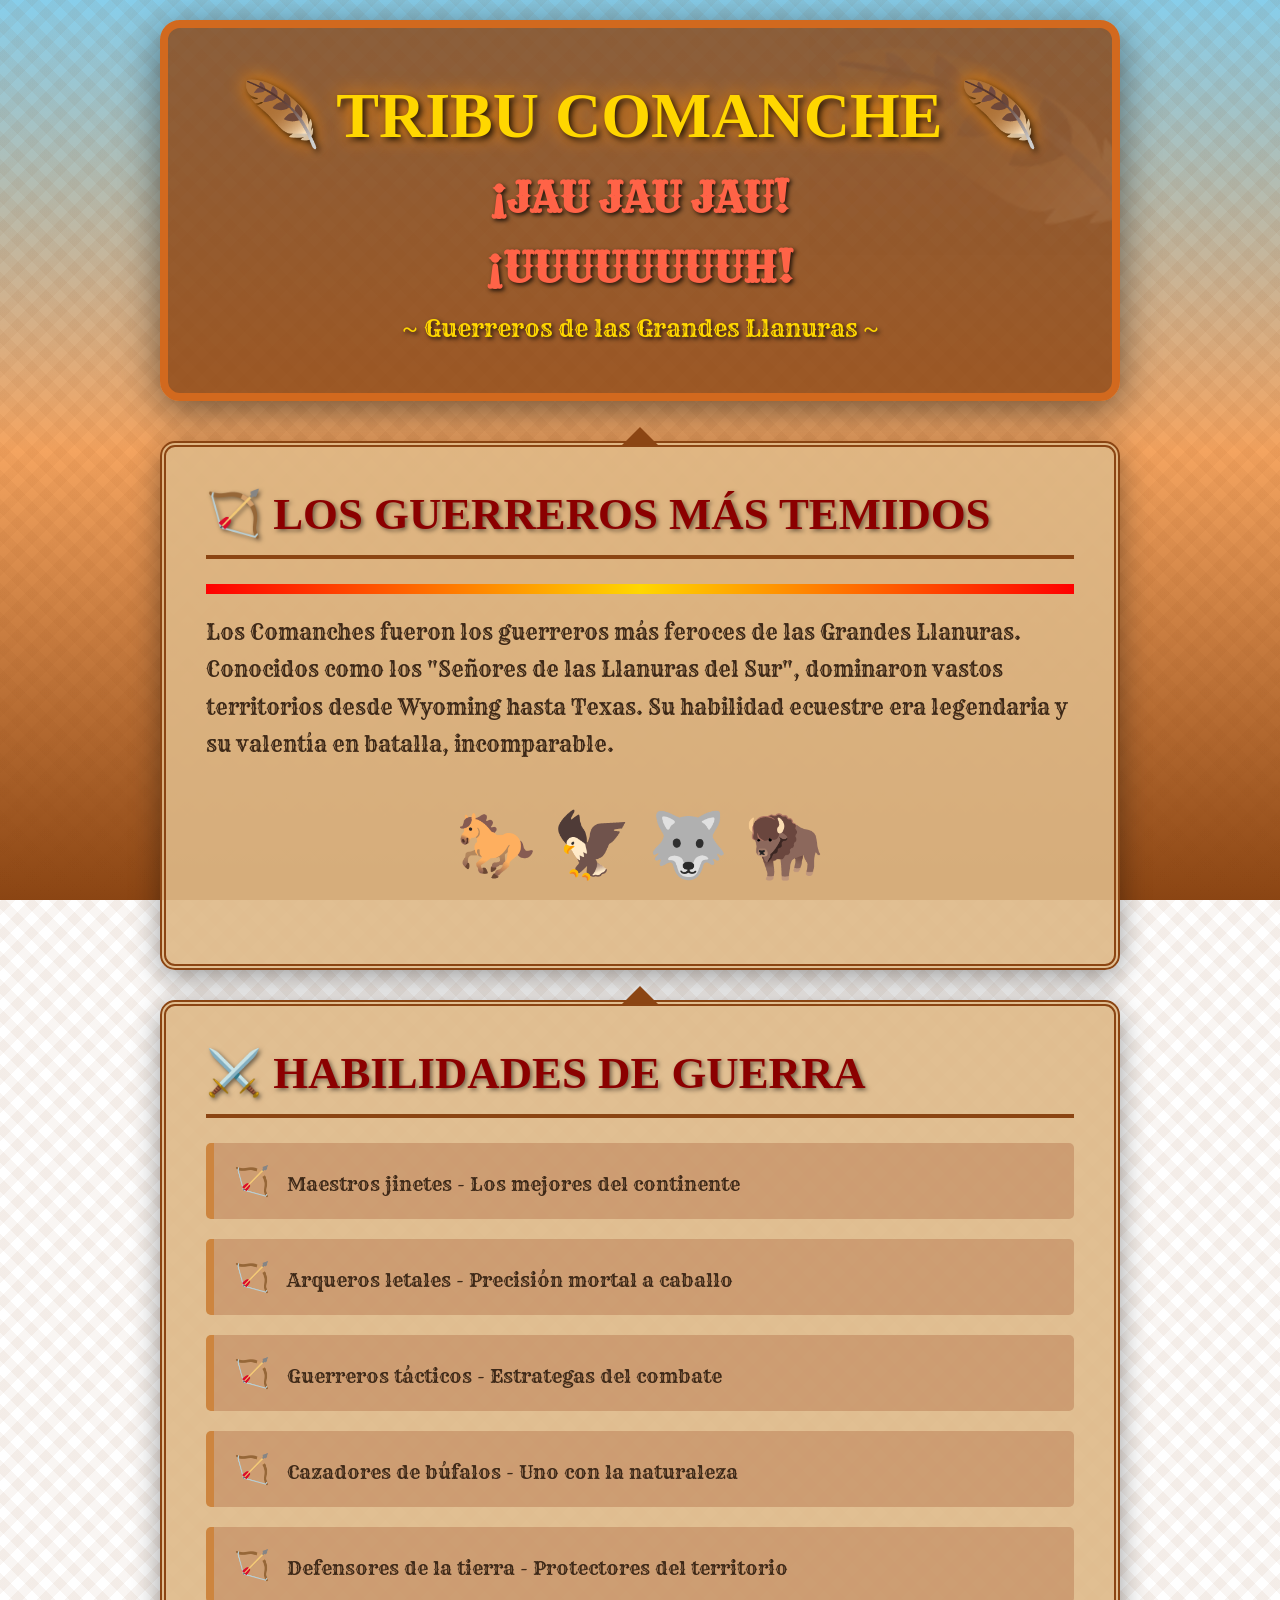
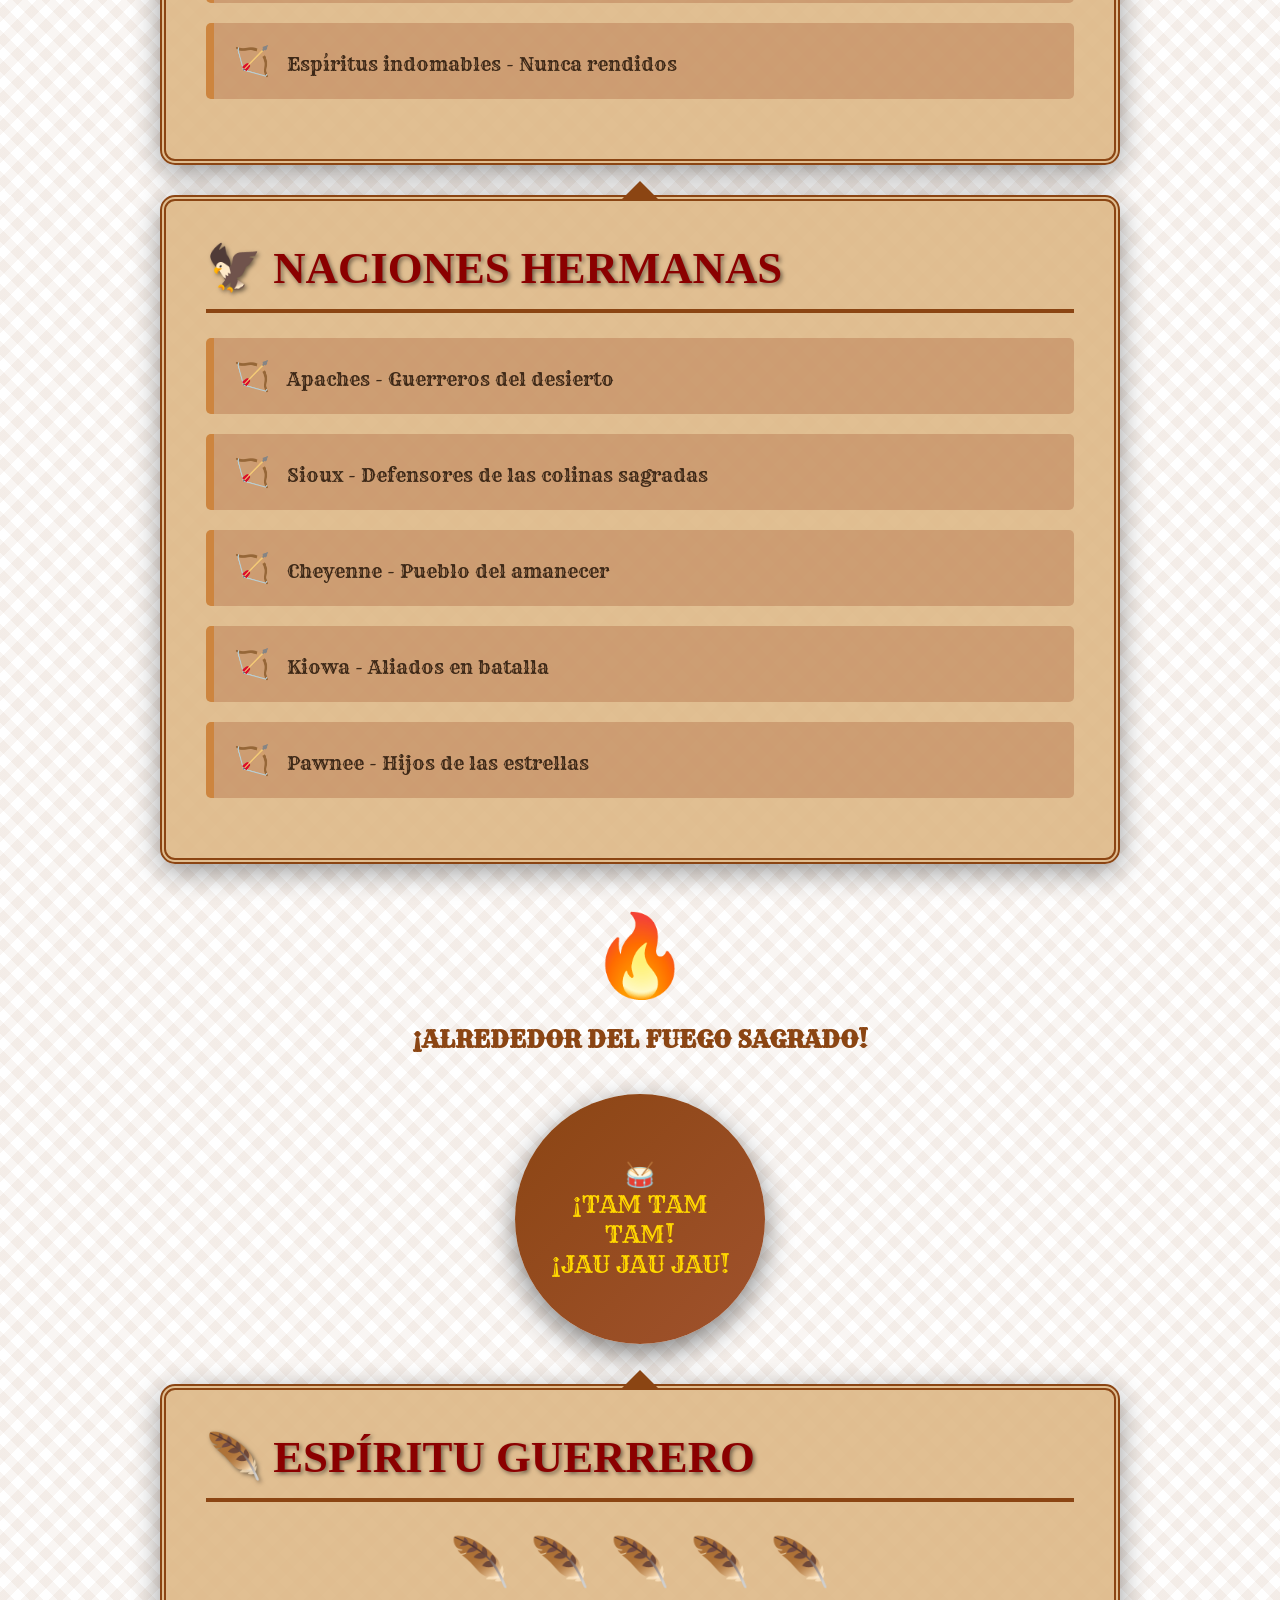
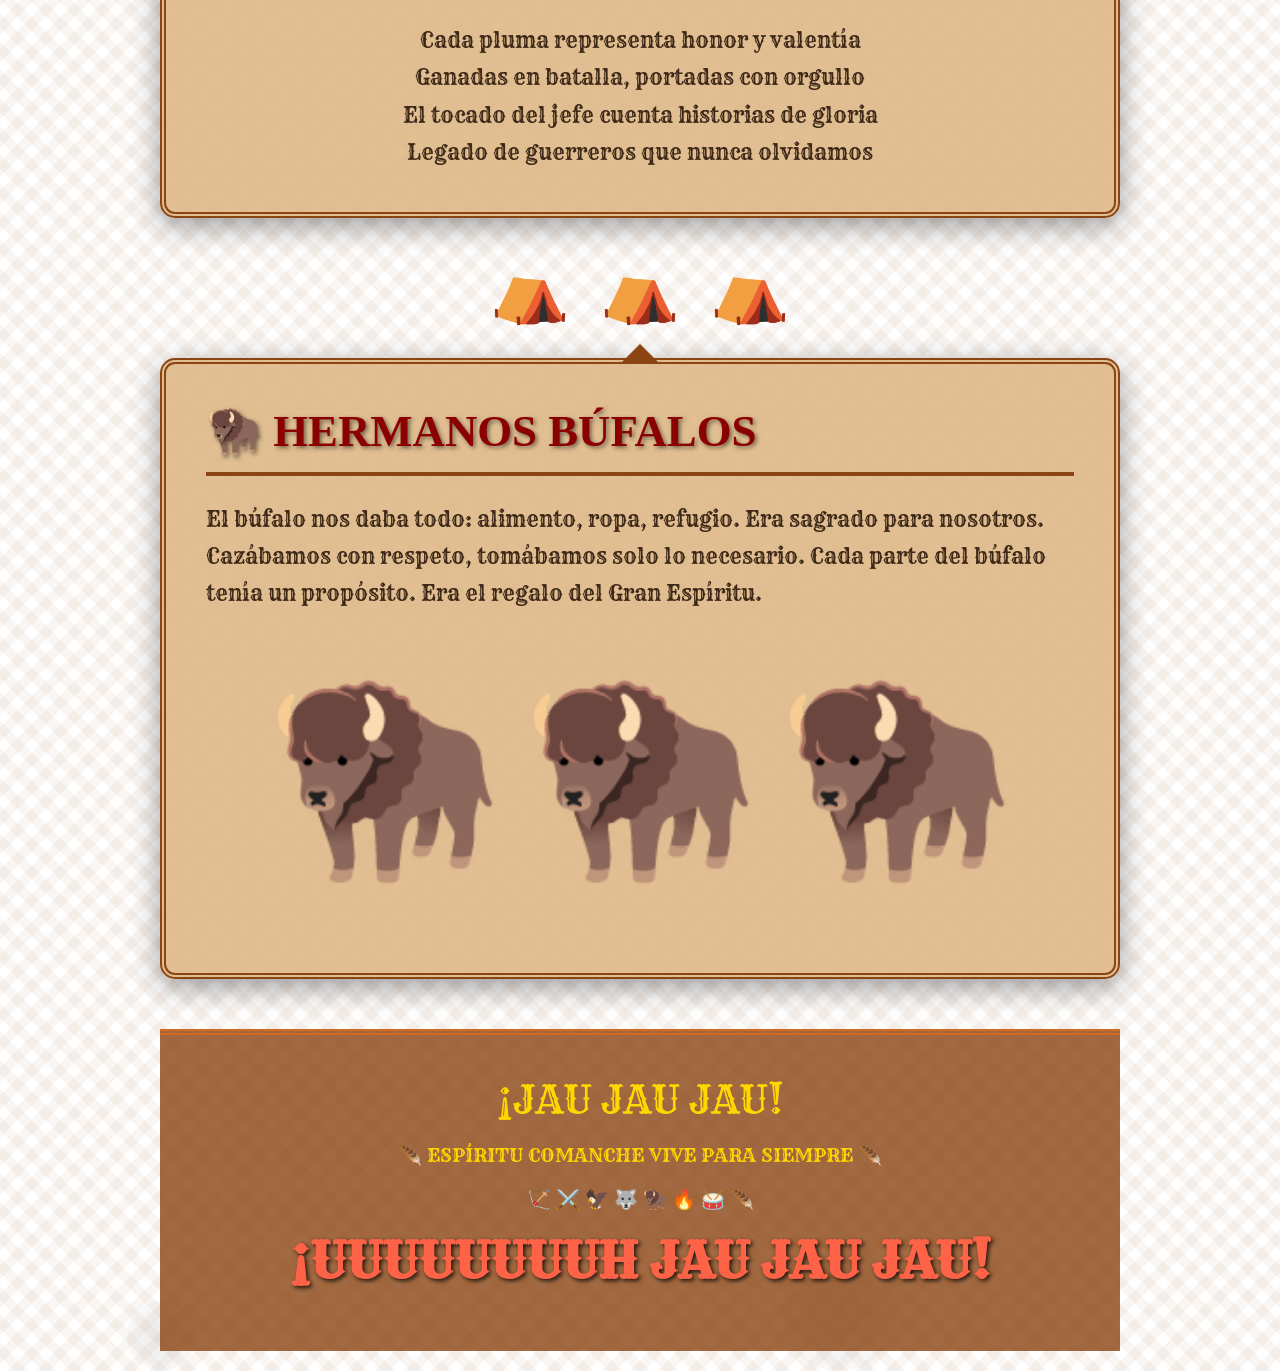
==== Apache/www/index.html @ e9ccc39f "feat: configuración inicial y trasteo con apache" ====
<!DOCTYPE html>
<html lang="es">
<head>
    <meta charset="UTF-8">
    <meta name="viewport" content="width=device-width, initial-scale=1.0">
    <title>🪶 TRIBU COMANCHE - JAU JAU JAU 🪶</title>
    <style>
        @import url('https://fonts.googleapis.com/css2?family=Rye&family=Smokum&display=swap');
        
        * {
            margin: 0;
            padding: 0;
            box-sizing: border-box;
        }

        body {
            background: linear-gradient(to bottom, #87ceeb 0%, #f4a460 50%, #8b4513 100%);
            background-attachment: fixed;
            font-family: 'Rye', cursive;
            color: #3d2817;
            overflow-x: hidden;
            position: relative;
        }

        body::before {
            content: '';
            position: fixed;
            top: 0;
            left: 0;
            width: 100%;
            height: 100%;
            background-image: 
                repeating-linear-gradient(45deg, transparent, transparent 10px, rgba(139,69,19,0.05) 10px, rgba(139,69,19,0.05) 20px),
                repeating-linear-gradient(-45deg, transparent, transparent 10px, rgba(139,69,19,0.05) 10px, rgba(139,69,19,0.05) 20px);
            pointer-events: none;
        }

        .smoke {
            position: fixed;
            width: 100%;
            height: 100%;
            pointer-events: none;
            z-index: 1;
        }

        .smoke-puff {
            position: absolute;
            background: radial-gradient(circle, rgba(200,200,200,0.4), transparent);
            border-radius: 50%;
            animation: rise 8s infinite;
        }

        @keyframes rise {
            0% {
                transform: translateY(0) scale(0.5);
                opacity: 0;
            }
            50% {
                opacity: 0.6;
            }
            100% {
                transform: translateY(-200px) scale(1.5);
                opacity: 0;
            }
        }

        .container {
            max-width: 1000px;
            margin: 0 auto;
            padding: 20px;
            position: relative;
            z-index: 2;
        }

        header {
            text-align: center;
            padding: 50px 20px;
            margin-bottom: 40px;
            background: rgba(139,69,19,0.8);
            border: 8px solid #d2691e;
            border-radius: 20px;
            box-shadow: 0 10px 40px rgba(0,0,0,0.5);
            position: relative;
            overflow: hidden;
        }

        header::before {
            content: '🪶';
            position: absolute;
            font-size: 15em;
            opacity: 0.1;
            top: -30px;
            right: -30px;
            transform: rotate(-15deg);
        }

        h1 {
            font-family: 'Smokum', cursive;
            font-size: 4em;
            color: #ffd700;
            text-shadow: 3px 3px 6px rgba(0,0,0,0.8), 0 0 20px #ff8c00;
            margin-bottom: 20px;
            animation: shake 2s infinite;
            position: relative;
            z-index: 1;
        }

        @keyframes shake {
            0%, 100% { transform: rotate(-2deg); }
            50% { transform: rotate(2deg); }
        }

        .war-cry {
            font-size: 2.5em;
            color: #ff6347;
            text-shadow: 2px 2px 4px rgba(0,0,0,0.8);
            font-weight: bold;
            animation: pulse-cry 1s infinite;
            margin: 20px 0;
        }

        @keyframes pulse-cry {
            0%, 100% { transform: scale(1); }
            50% { transform: scale(1.1); }
        }

        .section {
            background: rgba(222,184,135,0.9);
            border: 6px double #8b4513;
            padding: 40px;
            margin: 30px 0;
            box-shadow: 0 8px 30px rgba(0,0,0,0.4);
            border-radius: 15px;
            position: relative;
        }

        .section::before {
            content: '';
            position: absolute;
            top: -20px;
            left: 50%;
            transform: translateX(-50%);
            width: 0;
            height: 0;
            border-left: 20px solid transparent;
            border-right: 20px solid transparent;
            border-bottom: 20px solid #8b4513;
        }

        h2 {
            font-family: 'Smokum', cursive;
            font-size: 2.8em;
            color: #8b0000;
            text-shadow: 2px 2px 4px rgba(0,0,0,0.5);
            border-bottom: 4px solid #8b4513;
            padding-bottom: 15px;
            margin-bottom: 25px;
        }

        .tribal-list {
            list-style: none;
            padding: 0;
        }

        .tribal-list li {
            padding: 20px;
            margin: 20px 0;
            background: rgba(160,82,45,0.3);
            border-left: 8px solid #cd853f;
            font-size: 1.2em;
            transition: all 0.3s;
            border-radius: 5px;
        }

        .tribal-list li:hover {
            background: rgba(160,82,45,0.5);
            transform: translateX(15px);
            border-left-width: 15px;
        }

        .tribal-list li::before {
            content: "🏹 ";
            font-size: 1.5em;
            margin-right: 10px;
        }

        .totem {
            text-align: center;
            font-size: 4em;
            margin: 40px 0;
            animation: totem-dance 3s infinite;
        }

        @keyframes totem-dance {
            0%, 100% { transform: translateY(0); }
            25% { transform: translateY(-10px); }
            75% { transform: translateY(-5px); }
        }

        .campfire {
            text-align: center;
            margin: 40px 0;
            position: relative;
        }

        .fire {
            font-size: 5em;
            animation: flicker-fire 1s infinite;
        }

        @keyframes flicker-fire {
            0%, 100% { 
                transform: scale(1);
                filter: brightness(1);
            }
            50% { 
                transform: scale(1.1);
                filter: brightness(1.3);
            }
        }

        .drums {
            background: linear-gradient(135deg, #8b4513 0%, #a0522d 100%);
            padding: 30px;
            margin: 30px 0;
            text-align: center;
            font-size: 1.5em;
            color: #ffd700;
            border-radius: 50%;
            width: 250px;
            height: 250px;
            display: flex;
            align-items: center;
            justify-content: center;
            margin: 40px auto;
            box-shadow: 0 10px 30px rgba(0,0,0,0.5);
            animation: drum-beat 0.8s infinite;
        }

        @keyframes drum-beat {
            0%, 100% { transform: scale(1); }
            50% { transform: scale(1.05); }
        }

        .feathers {
            display: flex;
            justify-content: center;
            gap: 20px;
            margin: 30px 0;
            font-size: 3em;
        }

        .feather {
            display: inline-block;
            animation: float 3s ease-in-out infinite;
        }

        .feather:nth-child(1) { animation-delay: 0s; }
        .feather:nth-child(2) { animation-delay: 0.5s; }
        .feather:nth-child(3) { animation-delay: 1s; }
        .feather:nth-child(4) { animation-delay: 1.5s; }
        .feather:nth-child(5) { animation-delay: 2s; }

        @keyframes float {
            0%, 100% { transform: translateY(0) rotate(0deg); }
            50% { transform: translateY(-20px) rotate(10deg); }
        }

        footer {
            text-align: center;
            padding: 40px;
            margin-top: 50px;
            background: rgba(139,69,19,0.8);
            border-top: 6px double #d2691e;
            color: #ffd700;
            font-size: 1.2em;
        }

        .buffalo {
            display: inline-block;
            font-size: 3em;
            animation: run 2s linear infinite;
        }

        @keyframes run {
            0%, 100% { transform: translateX(0); }
            50% { transform: translateX(20px); }
        }

        .tipis {
            display: flex;
            justify-content: center;
            gap: 30px;
            margin: 30px 0;
            font-size: 4em;
        }

        .tipi {
            animation: sway 2s ease-in-out infinite;
        }

        .tipi:nth-child(1) { animation-delay: 0s; }
        .tipi:nth-child(2) { animation-delay: 0.3s; }
        .tipi:nth-child(3) { animation-delay: 0.6s; }

        @keyframes sway {
            0%, 100% { transform: rotate(-2deg); }
            50% { transform: rotate(2deg); }
        }

        .war-paint {
            background: linear-gradient(90deg, #ff0000, #ffd700, #ff0000);
            height: 10px;
            margin: 20px 0;
            animation: paint-flow 3s linear infinite;
        }

        @keyframes paint-flow {
            0% { background-position: 0% 50%; }
            100% { background-position: 100% 50%; }
        }
    </style>
</head>
<body>
    <div class="smoke" id="smoke"></div>

    <div class="container">
        <header>
            <h1>🪶 TRIBU COMANCHE 🪶</h1>
            <div class="war-cry">¡JAU JAU JAU!</div>
            <div class="war-cry">¡UUUUUUUUH!</div>
            <p style="color: #ffd700; font-size: 1.5em; text-shadow: 2px 2px 4px rgba(0,0,0,0.8);">
                ~ Guerreros de las Grandes Llanuras ~
            </p>
        </header>

        <div class="section">
            <h2>🏹 LOS GUERREROS MÁS TEMIDOS</h2>
            <div class="war-paint"></div>
            <p style="font-size: 1.3em; line-height: 1.8em;">
                Los Comanches fueron los guerreros más feroces de las Grandes Llanuras. Conocidos como los "Señores de las Llanuras del Sur", dominaron vastos territorios desde Wyoming hasta Texas. Su habilidad ecuestre era legendaria y su valentía en batalla, incomparable.
            </p>
            <div class="totem">🐎 🦅 🐺 🦬</div>
        </div>

        <div class="section">
            <h2>⚔️ HABILIDADES DE GUERRA</h2>
            <ul class="tribal-list">
                <li>Maestros jinetes - Los mejores del continente</li>
                <li>Arqueros letales - Precisión mortal a caballo</li>
                <li>Guerreros tácticos - Estrategas del combate</li>
                <li>Cazadores de búfalos - Uno con la naturaleza</li>
                <li>Defensores de la tierra - Protectores del territorio</li>
                <li>Espíritus indomables - Nunca rendidos</li>
            </ul>
        </div>

        <div class="section">
            <h2>🦅 NACIONES HERMANAS</h2>
            <ul class="tribal-list">
                <li>Apaches - Guerreros del desierto</li>
                <li>Sioux - Defensores de las colinas sagradas</li>
                <li>Cheyenne - Pueblo del amanecer</li>
                <li>Kiowa - Aliados en batalla</li>
                <li>Pawnee - Hijos de las estrellas</li>
            </ul>
        </div>

        <div class="campfire">
            <div class="fire">🔥</div>
            <p style="font-size: 1.5em; margin-top: 20px; color: #8b4513;">
                <strong>¡ALREDEDOR DEL FUEGO SAGRADO!</strong>
            </p>
        </div>

        <div class="drums">
            🥁<br>
            ¡TAM TAM TAM!<br>
            ¡JAU JAU JAU!
        </div>

        <div class="section">
            <h2>🪶 ESPÍRITU GUERRERO</h2>
            <div class="feathers">
                <span class="feather">🪶</span>
                <span class="feather">🪶</span>
                <span class="feather">🪶</span>
                <span class="feather">🪶</span>
                <span class="feather">🪶</span>
            </div>
            <p style="font-size: 1.3em; line-height: 1.8em; text-align: center;">
                Cada pluma representa honor y valentía<br>
                Ganadas en batalla, portadas con orgullo<br>
                El tocado del jefe cuenta historias de gloria<br>
                Legado de guerreros que nunca olvidamos
            </p>
        </div>

        <div class="tipis">
            <span class="tipi">⛺</span>
            <span class="tipi">⛺</span>
            <span class="tipi">⛺</span>
        </div>

        <div class="section">
            <h2>🦬 HERMANOS BÚFALOS</h2>
            <p style="font-size: 1.3em; line-height: 1.8em;">
                El búfalo nos daba todo: alimento, ropa, refugio. Era sagrado para nosotros. Cazábamos con respeto, tomábamos solo lo necesario. Cada parte del búfalo tenía un propósito. Era el regalo del Gran Espíritu.
            </p>
            <div class="totem">
                <span class="buffalo">🦬</span>
                <span class="buffalo">🦬</span>
                <span class="buffalo">🦬</span>
            </div>
        </div>

        <footer>
            <p style="font-size: 2em; margin-bottom: 20px;">¡JAU JAU JAU!</p>
            <p>🪶 ESPÍRITU COMANCHE VIVE PARA SIEMPRE 🪶</p>
            <p style="margin-top: 20px;">🏹 ⚔️ 🦅 🐺 🦬 🔥 🥁 🪶</p>
            <div class="war-cry" style="margin-top: 20px;">¡UUUUUUUUH JAU JAU JAU!</div>
        </footer>
    </div>

    <script>
        // Crear humo del fuego
        const smokeContainer = document.getElementById('smoke');
        setInterval(() => {
            const puff = document.createElement('div');
            puff.className = 'smoke-puff';
            puff.style.width = (Math.random() * 80 + 40) + 'px';
            puff.style.height = puff.style.width;
            puff.style.left = (Math.random() * 100) + '%';
            puff.style.bottom = '0';
            puff.style.animationDuration = (Math.random() * 4 + 6) + 's';
            smokeContainer.appendChild(puff);
            
            setTimeout(() => puff.remove(), 10000);
        }, 1500);

        // Sonido de tambores (visual)
        let drumming = true;
        setInterval(() => {
            if (drumming) {
                document.body.style.transform = 'scale(1.002)';
                setTimeout(() => {
                    document.body.style.transform = 'scale(1)';
                }, 100);
            }
        }, 800);
    </script>
</body>
</html>
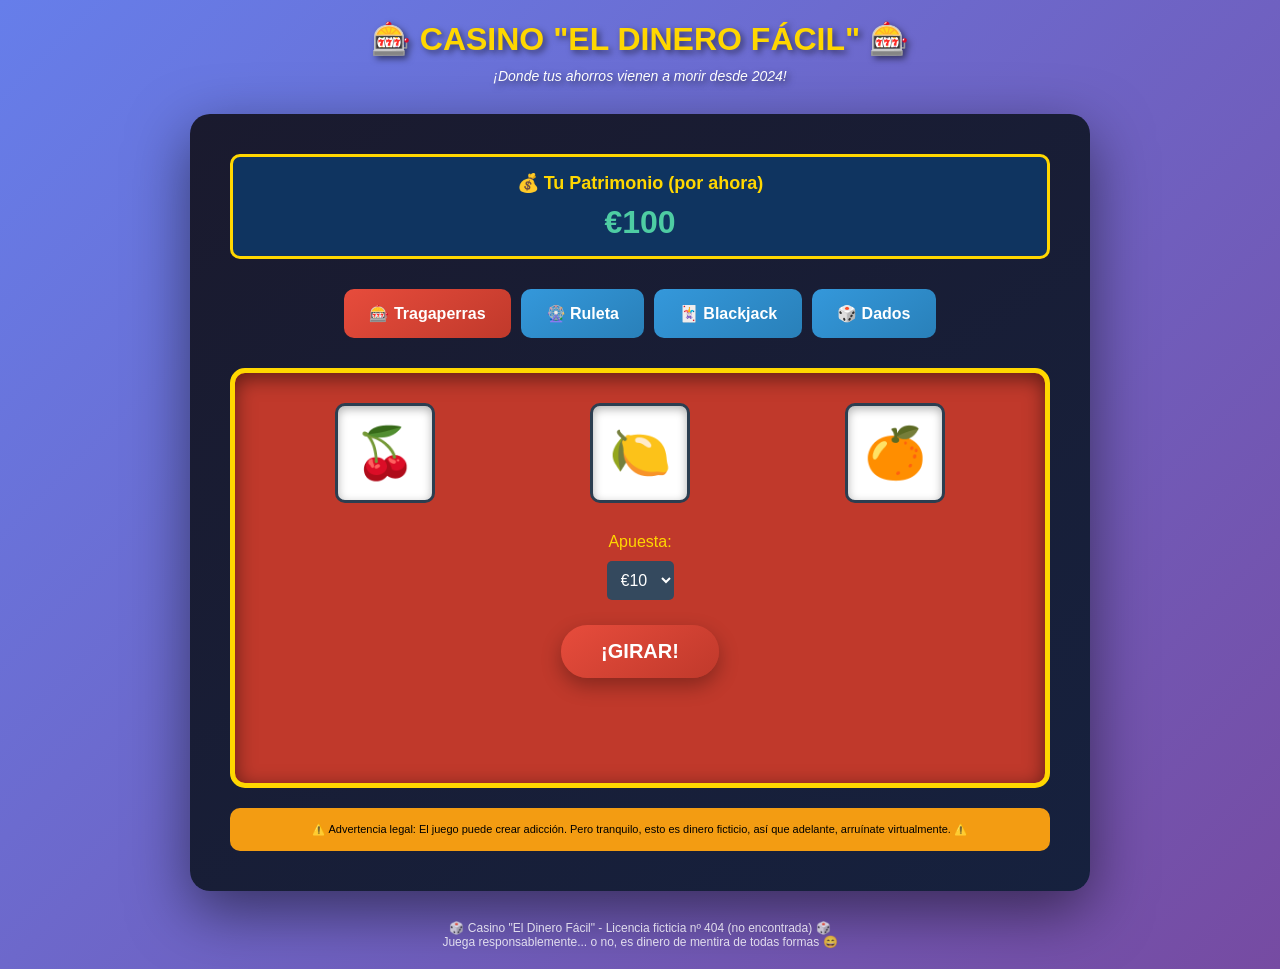
==== commit 658be837: "feat: añado configuración nueva del http.conf" ====
--- a/Apache/www/index.html
+++ b/Apache/www/index.html
@@ -3,10 +3,8 @@
 <head>
     <meta charset="UTF-8">
     <meta name="viewport" content="width=device-width, initial-scale=1.0">
-    <title>🪶 TRIBU COMANCHE - JAU JAU JAU 🪶</title>
+    <title>Casino El Dinero Fácil - ¡Pierde tu dinero con estilo! 🎰</title>
     <style>
-        @import url('https://fonts.googleapis.com/css2?family=Rye&family=Smokum&display=swap');
-        
         * {
             margin: 0;
             padding: 0;
@@ -14,440 +12,962 @@
         }
 
         body {
-            background: linear-gradient(to bottom, #87ceeb 0%, #f4a460 50%, #8b4513 100%);
-            background-attachment: fixed;
-            font-family: 'Rye', cursive;
-            color: #3d2817;
-            overflow-x: hidden;
-            position: relative;
-        }
-
-        body::before {
-            content: '';
-            position: fixed;
-            top: 0;
-            left: 0;
+            font-family: 'Arial Black', sans-serif;
+            background: linear-gradient(135deg, #667eea 0%, #764ba2 100%);
+            min-height: 100vh;
+            padding: 20px;
+            display: flex;
+            flex-direction: column;
+            align-items: center;
+        }
+
+        .header {
+            text-align: center;
+            color: #ffd700;
+            text-shadow: 3px 3px 6px rgba(0,0,0,0.5);
+            margin-bottom: 30px;
+            animation: parpadeo 2s infinite;
+        }
+
+        @keyframes parpadeo {
+            0%, 100% { opacity: 1; }
+            50% { opacity: 0.7; }
+        }
+
+        .subtitle {
+            color: #fff;
+            font-size: 14px;
+            margin-top: 10px;
+            font-style: italic;
+        }
+
+        .container {
+            background: linear-gradient(145deg, #1a1a2e, #16213e);
+            border-radius: 20px;
+            padding: 40px;
+            box-shadow: 0 20px 60px rgba(0,0,0,0.5);
+            max-width: 900px;
             width: 100%;
-            height: 100%;
-            background-image: 
-                repeating-linear-gradient(45deg, transparent, transparent 10px, rgba(139,69,19,0.05) 10px, rgba(139,69,19,0.05) 20px),
-                repeating-linear-gradient(-45deg, transparent, transparent 10px, rgba(139,69,19,0.05) 10px, rgba(139,69,19,0.05) 20px);
-            pointer-events: none;
-        }
-
-        .smoke {
-            position: fixed;
-            width: 100%;
-            height: 100%;
-            pointer-events: none;
-            z-index: 1;
-        }
-
-        .smoke-puff {
-            position: absolute;
-            background: radial-gradient(circle, rgba(200,200,200,0.4), transparent);
-            border-radius: 50%;
-            animation: rise 8s infinite;
-        }
-
-        @keyframes rise {
-            0% {
-                transform: translateY(0) scale(0.5);
-                opacity: 0;
-            }
-            50% {
-                opacity: 0.6;
-            }
-            100% {
-                transform: translateY(-200px) scale(1.5);
-                opacity: 0;
-            }
-        }
-
-        .container {
-            max-width: 1000px;
-            margin: 0 auto;
-            padding: 20px;
-            position: relative;
-            z-index: 2;
-        }
-
-        header {
+        }
+
+        .balance {
+            background: #0f3460;
+            padding: 15px;
+            border-radius: 10px;
             text-align: center;
-            padding: 50px 20px;
-            margin-bottom: 40px;
-            background: rgba(139,69,19,0.8);
-            border: 8px solid #d2691e;
-            border-radius: 20px;
-            box-shadow: 0 10px 40px rgba(0,0,0,0.5);
-            position: relative;
-            overflow: hidden;
-        }
-
-        header::before {
-            content: '🪶';
-            position: absolute;
-            font-size: 15em;
-            opacity: 0.1;
-            top: -30px;
-            right: -30px;
-            transform: rotate(-15deg);
-        }
-
-        h1 {
-            font-family: 'Smokum', cursive;
-            font-size: 4em;
+            margin-bottom: 30px;
+            border: 3px solid #ffd700;
+        }
+
+        .balance h3 {
             color: #ffd700;
-            text-shadow: 3px 3px 6px rgba(0,0,0,0.8), 0 0 20px #ff8c00;
-            margin-bottom: 20px;
-            animation: shake 2s infinite;
-            position: relative;
-            z-index: 1;
-        }
-
-        @keyframes shake {
-            0%, 100% { transform: rotate(-2deg); }
-            50% { transform: rotate(2deg); }
-        }
-
-        .war-cry {
-            font-size: 2.5em;
-            color: #ff6347;
-            text-shadow: 2px 2px 4px rgba(0,0,0,0.8);
+            font-size: 18px;
+            margin-bottom: 10px;
+        }
+
+        .balance-amount {
+            color: #4ecca3;
+            font-size: 32px;
             font-weight: bold;
-            animation: pulse-cry 1s infinite;
-            margin: 20px 0;
-        }
-
-        @keyframes pulse-cry {
-            0%, 100% { transform: scale(1); }
-            50% { transform: scale(1.1); }
-        }
-
-        .section {
-            background: rgba(222,184,135,0.9);
-            border: 6px double #8b4513;
-            padding: 40px;
-            margin: 30px 0;
-            box-shadow: 0 8px 30px rgba(0,0,0,0.4);
+        }
+
+        .game-selector {
+            display: flex;
+            gap: 10px;
+            margin-bottom: 30px;
+            flex-wrap: wrap;
+            justify-content: center;
+        }
+
+        .game-btn {
+            background: linear-gradient(145deg, #3498db, #2980b9);
+            color: white;
+            border: none;
+            padding: 15px 25px;
+            font-size: 16px;
+            font-weight: bold;
+            border-radius: 10px;
+            cursor: pointer;
+            transition: all 0.3s;
+        }
+
+        .game-btn:hover {
+            transform: translateY(-2px);
+            box-shadow: 0 5px 15px rgba(0,0,0,0.3);
+        }
+
+        .game-btn.active {
+            background: linear-gradient(145deg, #e74c3c, #c0392b);
+        }
+
+        .game-container {
+            display: none;
+            background: #c0392b;
             border-radius: 15px;
-            position: relative;
-        }
-
-        .section::before {
-            content: '';
-            position: absolute;
-            top: -20px;
-            left: 50%;
-            transform: translateX(-50%);
-            width: 0;
-            height: 0;
-            border-left: 20px solid transparent;
-            border-right: 20px solid transparent;
-            border-bottom: 20px solid #8b4513;
-        }
-
-        h2 {
-            font-family: 'Smokum', cursive;
-            font-size: 2.8em;
-            color: #8b0000;
-            text-shadow: 2px 2px 4px rgba(0,0,0,0.5);
-            border-bottom: 4px solid #8b4513;
-            padding-bottom: 15px;
-            margin-bottom: 25px;
-        }
-
-        .tribal-list {
-            list-style: none;
-            padding: 0;
-        }
-
-        .tribal-list li {
-            padding: 20px;
-            margin: 20px 0;
-            background: rgba(160,82,45,0.3);
-            border-left: 8px solid #cd853f;
-            font-size: 1.2em;
-            transition: all 0.3s;
-            border-radius: 5px;
-        }
-
-        .tribal-list li:hover {
-            background: rgba(160,82,45,0.5);
-            transform: translateX(15px);
-            border-left-width: 15px;
-        }
-
-        .tribal-list li::before {
-            content: "🏹 ";
-            font-size: 1.5em;
-            margin-right: 10px;
-        }
-
-        .totem {
-            text-align: center;
-            font-size: 4em;
-            margin: 40px 0;
-            animation: totem-dance 3s infinite;
-        }
-
-        @keyframes totem-dance {
+            padding: 30px;
+            box-shadow: inset 0 5px 20px rgba(0,0,0,0.5);
+            border: 5px solid #ffd700;
+        }
+
+        .game-container.active {
+            display: block;
+        }
+
+        /* TRAGAPERRAS */
+        .reels {
+            display: flex;
+            justify-content: space-around;
+            margin-bottom: 30px;
+            gap: 15px;
+        }
+
+        .reel {
+            background: white;
+            width: 100px;
+            height: 100px;
+            border-radius: 10px;
+            display: flex;
+            align-items: center;
+            justify-content: center;
+            font-size: 50px;
+            box-shadow: inset 0 3px 10px rgba(0,0,0,0.3);
+            border: 3px solid #2c3e50;
+        }
+
+        .reel.spinning {
+            animation: spin 0.1s infinite;
+        }
+
+        @keyframes spin {
             0%, 100% { transform: translateY(0); }
-            25% { transform: translateY(-10px); }
-            75% { transform: translateY(-5px); }
-        }
-
-        .campfire {
-            text-align: center;
-            margin: 40px 0;
-            position: relative;
-        }
-
-        .fire {
-            font-size: 5em;
-            animation: flicker-fire 1s infinite;
-        }
-
-        @keyframes flicker-fire {
-            0%, 100% { 
-                transform: scale(1);
-                filter: brightness(1);
-            }
-            50% { 
-                transform: scale(1.1);
-                filter: brightness(1.3);
-            }
-        }
-
-        .drums {
-            background: linear-gradient(135deg, #8b4513 0%, #a0522d 100%);
-            padding: 30px;
-            margin: 30px 0;
-            text-align: center;
-            font-size: 1.5em;
-            color: #ffd700;
-            border-radius: 50%;
+            50% { transform: translateY(-10px); }
+        }
+
+        /* RULETA */
+        .roulette-wheel {
             width: 250px;
             height: 250px;
+            margin: 0 auto 30px;
+            border-radius: 50%;
+            background: conic-gradient(
+                #c0392b 0deg 18deg,
+                #2c3e50 18deg 36deg,
+                #c0392b 36deg 54deg,
+                #2c3e50 54deg 72deg,
+                #c0392b 72deg 90deg,
+                #2c3e50 90deg 108deg,
+                #c0392b 108deg 126deg,
+                #2c3e50 126deg 144deg,
+                #c0392b 144deg 162deg,
+                #2c3e50 162deg 180deg,
+                #c0392b 180deg 198deg,
+                #2c3e50 198deg 216deg,
+                #c0392b 216deg 234deg,
+                #2c3e50 234deg 252deg,
+                #c0392b 252deg 270deg,
+                #2c3e50 270deg 288deg,
+                #c0392b 288deg 306deg,
+                #2c3e50 306deg 324deg,
+                #c0392b 324deg 342deg,
+                #2c3e50 342deg 360deg
+            );
+            border: 10px solid #ffd700;
+            position: relative;
             display: flex;
             align-items: center;
             justify-content: center;
-            margin: 40px auto;
-            box-shadow: 0 10px 30px rgba(0,0,0,0.5);
-            animation: drum-beat 0.8s infinite;
-        }
-
-        @keyframes drum-beat {
+        }
+
+        .roulette-ball {
+            width: 20px;
+            height: 20px;
+            background: white;
+            border-radius: 50%;
+            position: absolute;
+            top: 10px;
+            box-shadow: 0 0 10px rgba(255,255,255,0.8);
+        }
+
+        .roulette-wheel.spinning {
+            animation: roulette-spin 3s ease-out;
+        }
+
+        @keyframes roulette-spin {
+            from { transform: rotate(0deg); }
+            to { transform: rotate(1800deg); }
+        }
+
+        .roulette-result {
+            text-align: center;
+            font-size: 48px;
+            color: white;
+            font-weight: bold;
+            text-shadow: 2px 2px 4px rgba(0,0,0,0.5);
+        }
+
+        .roulette-options {
+            display: grid;
+            grid-template-columns: repeat(3, 1fr);
+            gap: 10px;
+            margin-bottom: 20px;
+        }
+
+        .roulette-btn {
+            padding: 15px;
+            font-size: 16px;
+            font-weight: bold;
+            border: none;
+            border-radius: 8px;
+            cursor: pointer;
+            transition: all 0.3s;
+        }
+
+        .roulette-btn:hover {
+            transform: scale(1.05);
+        }
+
+        .roulette-btn.red {
+            background: #e74c3c;
+            color: white;
+        }
+
+        .roulette-btn.black {
+            background: #2c3e50;
+            color: white;
+        }
+
+        .roulette-btn.green {
+            background: #27ae60;
+            color: white;
+        }
+
+        /* BLACKJACK */
+        .blackjack-table {
+            text-align: center;
+        }
+
+        .cards-area {
+            margin: 20px 0;
+            min-height: 120px;
+        }
+
+        .cards-area h4 {
+            color: #ffd700;
+            margin-bottom: 10px;
+        }
+
+        .cards {
+            display: flex;
+            gap: 10px;
+            justify-content: center;
+            flex-wrap: wrap;
+            margin-bottom: 10px;
+        }
+
+        .card {
+            width: 60px;
+            height: 85px;
+            background: white;
+            border-radius: 8px;
+            display: flex;
+            align-items: center;
+            justify-content: center;
+            font-size: 24px;
+            font-weight: bold;
+            box-shadow: 0 4px 8px rgba(0,0,0,0.3);
+            border: 2px solid #333;
+        }
+
+        .card.red {
+            color: #e74c3c;
+        }
+
+        .card.black {
+            color: #2c3e50;
+        }
+
+        .score {
+            color: white;
+            font-size: 18px;
+            font-weight: bold;
+        }
+
+        .blackjack-actions {
+            display: flex;
+            gap: 10px;
+            justify-content: center;
+            margin-top: 20px;
+            flex-wrap: wrap;
+        }
+
+        /* DADOS */
+        .dice-container {
+            text-align: center;
+        }
+
+        .dice-area {
+            display: flex;
+            gap: 20px;
+            justify-content: center;
+            margin: 30px 0;
+        }
+
+        .die {
+            width: 80px;
+            height: 80px;
+            background: white;
+            border-radius: 10px;
+            display: flex;
+            align-items: center;
+            justify-content: center;
+            font-size: 40px;
+            font-weight: bold;
+            box-shadow: 0 5px 15px rgba(0,0,0,0.3);
+            border: 3px solid #2c3e50;
+        }
+
+        .die.rolling {
+            animation: dice-roll 0.5s ease-in-out;
+        }
+
+        @keyframes dice-roll {
+            0%, 100% { transform: rotateX(0) rotateY(0); }
+            25% { transform: rotateX(180deg) rotateY(0); }
+            50% { transform: rotateX(180deg) rotateY(180deg); }
+            75% { transform: rotateX(0) rotateY(180deg); }
+        }
+
+        .dice-prediction {
+            display: grid;
+            grid-template-columns: repeat(3, 1fr);
+            gap: 10px;
+            margin-bottom: 20px;
+        }
+
+        .prediction-btn {
+            padding: 12px;
+            font-size: 14px;
+            font-weight: bold;
+            border: none;
+            border-radius: 8px;
+            cursor: pointer;
+            background: #3498db;
+            color: white;
+            transition: all 0.3s;
+        }
+
+        .prediction-btn:hover {
+            background: #2980b9;
+            transform: scale(1.05);
+        }
+
+        .prediction-btn.selected {
+            background: #27ae60;
+            box-shadow: 0 0 15px rgba(39, 174, 96, 0.5);
+        }
+
+        /* CONTROLES COMUNES */
+        .controls {
+            text-align: center;
+        }
+
+        .bet-selector {
+            margin-bottom: 20px;
+        }
+
+        .bet-selector label {
+            color: #ffd700;
+            font-size: 16px;
+            display: block;
+            margin-bottom: 10px;
+        }
+
+        .bet-selector select {
+            padding: 10px;
+            font-size: 16px;
+            border-radius: 5px;
+            border: none;
+            background: #34495e;
+            color: white;
+            cursor: pointer;
+        }
+
+        .action-btn {
+            background: linear-gradient(145deg, #e74c3c, #c0392b);
+            color: white;
+            border: none;
+            padding: 15px 40px;
+            font-size: 20px;
+            font-weight: bold;
+            border-radius: 50px;
+            cursor: pointer;
+            box-shadow: 0 8px 20px rgba(0,0,0,0.3);
+            transition: all 0.3s;
+            text-transform: uppercase;
+            margin: 5px;
+        }
+
+        .action-btn:hover {
+            transform: translateY(-3px);
+            box-shadow: 0 12px 25px rgba(0,0,0,0.4);
+        }
+
+        .action-btn:active {
+            transform: translateY(0);
+        }
+
+        .action-btn:disabled {
+            background: #7f8c8d;
+            cursor: not-allowed;
+            transform: none;
+        }
+
+        .action-btn.secondary {
+            background: linear-gradient(145deg, #3498db, #2980b9);
+        }
+
+        .message {
+            margin-top: 20px;
+            padding: 15px;
+            border-radius: 10px;
+            text-align: center;
+            font-size: 16px;
+            font-weight: bold;
+            min-height: 50px;
+            display: flex;
+            align-items: center;
+            justify-content: center;
+        }
+
+        .message.win {
+            background: #27ae60;
+            color: white;
+            animation: celebration 0.5s ease-in-out;
+        }
+
+        .message.lose {
+            background: #e74c3c;
+            color: white;
+        }
+
+        @keyframes celebration {
             0%, 100% { transform: scale(1); }
-            50% { transform: scale(1.05); }
-        }
-
-        .feathers {
-            display: flex;
-            justify-content: center;
-            gap: 20px;
-            margin: 30px 0;
-            font-size: 3em;
-        }
-
-        .feather {
-            display: inline-block;
-            animation: float 3s ease-in-out infinite;
-        }
-
-        .feather:nth-child(1) { animation-delay: 0s; }
-        .feather:nth-child(2) { animation-delay: 0.5s; }
-        .feather:nth-child(3) { animation-delay: 1s; }
-        .feather:nth-child(4) { animation-delay: 1.5s; }
-        .feather:nth-child(5) { animation-delay: 2s; }
-
-        @keyframes float {
-            0%, 100% { transform: translateY(0) rotate(0deg); }
-            50% { transform: translateY(-20px) rotate(10deg); }
-        }
-
-        footer {
+            25% { transform: scale(1.1) rotate(2deg); }
+            75% { transform: scale(1.1) rotate(-2deg); }
+        }
+
+        .footer {
+            margin-top: 30px;
             text-align: center;
-            padding: 40px;
-            margin-top: 50px;
-            background: rgba(139,69,19,0.8);
-            border-top: 6px double #d2691e;
-            color: #ffd700;
-            font-size: 1.2em;
-        }
-
-        .buffalo {
-            display: inline-block;
-            font-size: 3em;
-            animation: run 2s linear infinite;
-        }
-
-        @keyframes run {
-            0%, 100% { transform: translateX(0); }
-            50% { transform: translateX(20px); }
-        }
-
-        .tipis {
-            display: flex;
-            justify-content: center;
-            gap: 30px;
-            margin: 30px 0;
-            font-size: 4em;
-        }
-
-        .tipi {
-            animation: sway 2s ease-in-out infinite;
-        }
-
-        .tipi:nth-child(1) { animation-delay: 0s; }
-        .tipi:nth-child(2) { animation-delay: 0.3s; }
-        .tipi:nth-child(3) { animation-delay: 0.6s; }
-
-        @keyframes sway {
-            0%, 100% { transform: rotate(-2deg); }
-            50% { transform: rotate(2deg); }
-        }
-
-        .war-paint {
-            background: linear-gradient(90deg, #ff0000, #ffd700, #ff0000);
-            height: 10px;
-            margin: 20px 0;
-            animation: paint-flow 3s linear infinite;
-        }
-
-        @keyframes paint-flow {
-            0% { background-position: 0% 50%; }
-            100% { background-position: 100% 50%; }
+            color: white;
+            font-size: 12px;
+            opacity: 0.8;
+        }
+
+        .warning {
+            background: #f39c12;
+            color: #000;
+            padding: 15px;
+            border-radius: 10px;
+            margin-top: 20px;
+            font-size: 11px;
+            text-align: center;
         }
     </style>
 </head>
 <body>
-    <div class="smoke" id="smoke"></div>
+    <div class="header">
+        <h1>🎰 CASINO "EL DINERO FÁCIL" 🎰</h1>
+        <p class="subtitle">¡Donde tus ahorros vienen a morir desde 2024!</p>
+    </div>
 
     <div class="container">
-        <header>
-            <h1>🪶 TRIBU COMANCHE 🪶</h1>
-            <div class="war-cry">¡JAU JAU JAU!</div>
-            <div class="war-cry">¡UUUUUUUUH!</div>
-            <p style="color: #ffd700; font-size: 1.5em; text-shadow: 2px 2px 4px rgba(0,0,0,0.8);">
-                ~ Guerreros de las Grandes Llanuras ~
-            </p>
-        </header>
-
-        <div class="section">
-            <h2>🏹 LOS GUERREROS MÁS TEMIDOS</h2>
-            <div class="war-paint"></div>
-            <p style="font-size: 1.3em; line-height: 1.8em;">
-                Los Comanches fueron los guerreros más feroces de las Grandes Llanuras. Conocidos como los "Señores de las Llanuras del Sur", dominaron vastos territorios desde Wyoming hasta Texas. Su habilidad ecuestre era legendaria y su valentía en batalla, incomparable.
-            </p>
-            <div class="totem">🐎 🦅 🐺 🦬</div>
+        <div class="balance">
+            <h3>💰 Tu Patrimonio (por ahora)</h3>
+            <div class="balance-amount">€<span id="balance">100</span></div>
         </div>
 
-        <div class="section">
-            <h2>⚔️ HABILIDADES DE GUERRA</h2>
-            <ul class="tribal-list">
-                <li>Maestros jinetes - Los mejores del continente</li>
-                <li>Arqueros letales - Precisión mortal a caballo</li>
-                <li>Guerreros tácticos - Estrategas del combate</li>
-                <li>Cazadores de búfalos - Uno con la naturaleza</li>
-                <li>Defensores de la tierra - Protectores del territorio</li>
-                <li>Espíritus indomables - Nunca rendidos</li>
-            </ul>
+        <div class="game-selector">
+            <button class="game-btn active" onclick="selectGame('slots')">🎰 Tragaperras</button>
+            <button class="game-btn" onclick="selectGame('roulette')">🎡 Ruleta</button>
+            <button class="game-btn" onclick="selectGame('blackjack')">🃏 Blackjack</button>
+            <button class="game-btn" onclick="selectGame('dice')">🎲 Dados</button>
         </div>
 
-        <div class="section">
-            <h2>🦅 NACIONES HERMANAS</h2>
-            <ul class="tribal-list">
-                <li>Apaches - Guerreros del desierto</li>
-                <li>Sioux - Defensores de las colinas sagradas</li>
-                <li>Cheyenne - Pueblo del amanecer</li>
-                <li>Kiowa - Aliados en batalla</li>
-                <li>Pawnee - Hijos de las estrellas</li>
-            </ul>
+        <!-- TRAGAPERRAS -->
+        <div id="slots" class="game-container active">
+            <div class="reels">
+                <div class="reel" id="reel1">🍒</div>
+                <div class="reel" id="reel2">🍋</div>
+                <div class="reel" id="reel3">🍊</div>
+            </div>
+            <div class="controls">
+                <div class="bet-selector">
+                    <label for="slotBet">Apuesta:</label>
+                    <select id="slotBet">
+                        <option value="5">€5</option>
+                        <option value="10" selected>€10</option>
+                        <option value="20">€20</option>
+                        <option value="50">€50</option>
+                    </select>
+                </div>
+                <button class="action-btn" onclick="spinSlots()">¡GIRAR!</button>
+            </div>
+            <div class="message" id="slotsMessage"></div>
         </div>
 
-        <div class="campfire">
-            <div class="fire">🔥</div>
-            <p style="font-size: 1.5em; margin-top: 20px; color: #8b4513;">
-                <strong>¡ALREDEDOR DEL FUEGO SAGRADO!</strong>
-            </p>
+        <!-- RULETA -->
+        <div id="roulette" class="game-container">
+            <div class="roulette-wheel" id="rouletteWheel">
+                <div class="roulette-ball"></div>
+                <div class="roulette-result" id="rouletteResult">?</div>
+            </div>
+            <div class="controls">
+                <div class="bet-selector">
+                    <label for="rouletteBet">Apuesta:</label>
+                    <select id="rouletteBet">
+                        <option value="5">€5</option>
+                        <option value="10" selected>€10</option>
+                        <option value="20">€20</option>
+                        <option value="50">€50</option>
+                    </select>
+                </div>
+                <div class="roulette-options">
+                    <button class="roulette-btn red" onclick="playRoulette('red')">ROJO</button>
+                    <button class="roulette-btn black" onclick="playRoulette('black')">NEGRO</button>
+                    <button class="roulette-btn green" onclick="playRoulette('green')">VERDE (0)</button>
+                </div>
+            </div>
+            <div class="message" id="rouletteMessage"></div>
         </div>
 
-        <div class="drums">
-            🥁<br>
-            ¡TAM TAM TAM!<br>
-            ¡JAU JAU JAU!
-        </div>
-
-        <div class="section">
-            <h2>🪶 ESPÍRITU GUERRERO</h2>
-            <div class="feathers">
-                <span class="feather">🪶</span>
-                <span class="feather">🪶</span>
-                <span class="feather">🪶</span>
-                <span class="feather">🪶</span>
-                <span class="feather">🪶</span>
-            </div>
-            <p style="font-size: 1.3em; line-height: 1.8em; text-align: center;">
-                Cada pluma representa honor y valentía<br>
-                Ganadas en batalla, portadas con orgullo<br>
-                El tocado del jefe cuenta historias de gloria<br>
-                Legado de guerreros que nunca olvidamos
-            </p>
-        </div>
-
-        <div class="tipis">
-            <span class="tipi">⛺</span>
-            <span class="tipi">⛺</span>
-            <span class="tipi">⛺</span>
-        </div>
-
-        <div class="section">
-            <h2>🦬 HERMANOS BÚFALOS</h2>
-            <p style="font-size: 1.3em; line-height: 1.8em;">
-                El búfalo nos daba todo: alimento, ropa, refugio. Era sagrado para nosotros. Cazábamos con respeto, tomábamos solo lo necesario. Cada parte del búfalo tenía un propósito. Era el regalo del Gran Espíritu.
-            </p>
-            <div class="totem">
-                <span class="buffalo">🦬</span>
-                <span class="buffalo">🦬</span>
-                <span class="buffalo">🦬</span>
+        <!-- BLACKJACK -->
+        <div id="blackjack" class="game-container">
+            <div class="blackjack-table">
+                <div class="cards-area">
+                    <h4>🎩 Crupier</h4>
+                    <div class="cards" id="dealerCards"></div>
+                    <div class="score" id="dealerScore"></div>
+                </div>
+                <div class="cards-area">
+                    <h4>👤 Tu Mano</h4>
+                    <div class="cards" id="playerCards"></div>
+                    <div class="score" id="playerScore"></div>
+                </div>
+                <div class="controls">
+                    <div class="bet-selector">
+                        <label for="blackjackBet">Apuesta:</label>
+                        <select id="blackjackBet">
+                            <option value="5">€5</option>
+                            <option value="10" selected>€10</option>
+                            <option value="20">€20</option>
+                            <option value="50">€50</option>
+                        </select>
+                    </div>
+                    <div class="blackjack-actions">
+                        <button class="action-btn" id="dealBtn" onclick="dealBlackjack()">REPARTIR</button>
+                        <button class="action-btn secondary" id="hitBtn" onclick="hitBlackjack()" disabled>PEDIR</button>
+                        <button class="action-btn secondary" id="standBtn" onclick="standBlackjack()" disabled>PLANTARSE</button>
+                    </div>
+                </div>
+                <div class="message" id="blackjackMessage"></div>
             </div>
         </div>
 
-        <footer>
-            <p style="font-size: 2em; margin-bottom: 20px;">¡JAU JAU JAU!</p>
-            <p>🪶 ESPÍRITU COMANCHE VIVE PARA SIEMPRE 🪶</p>
-            <p style="margin-top: 20px;">🏹 ⚔️ 🦅 🐺 🦬 🔥 🥁 🪶</p>
-            <div class="war-cry" style="margin-top: 20px;">¡UUUUUUUUH JAU JAU JAU!</div>
-        </footer>
+        <!-- DADOS -->
+        <div id="dice" class="game-container">
+            <div class="dice-container">
+                <h4 style="color: #ffd700; margin-bottom: 20px;">Predice el resultado:</h4>
+                <div class="dice-prediction">
+                    <button class="prediction-btn" onclick="selectPrediction('par')">PAR</button>
+                    <button class="prediction-btn" onclick="selectPrediction('impar')">IMPAR</button>
+                    <button class="prediction-btn" onclick="selectPrediction('bajo')">BAJO (2-6)</button>
+                    <button class="prediction-btn" onclick="selectPrediction('alto')">ALTO (8-12)</button>
+                    <button class="prediction-btn" onclick="selectPrediction('doble')">DOBLES</button>
+                    <button class="prediction-btn" onclick="selectPrediction('siete')">SUMA = 7</button>
+                </div>
+                <div class="dice-area">
+                    <div class="die" id="die1">🎲</div>
+                    <div class="die" id="die2">🎲</div>
+                </div>
+                <div class="controls">
+                    <div class="bet-selector">
+                        <label for="diceBet">Apuesta:</label>
+                        <select id="diceBet">
+                            <option value="5">€5</option>
+                            <option value="10" selected>€10</option>
+                            <option value="20">€20</option>
+                            <option value="50">€50</option>
+                        </select>
+                    </div>
+                    <button class="action-btn" onclick="rollDice()">¡LANZAR DADOS!</button>
+                </div>
+                <div class="message" id="diceMessage"></div>
+            </div>
+        </div>
+
+        <div class="warning">
+            ⚠️ Advertencia legal: El juego puede crear adicción. Pero tranquilo, esto es dinero ficticio, así que adelante, arruínate virtualmente. ⚠️
+        </div>
     </div>
 
+    <div class="footer">
+        <p>🎲 Casino "El Dinero Fácil" - Licencia ficticia nº 404 (no encontrada) 🎲</p>
+        <p>Juega responsablemente... o no, es dinero de mentira de todas formas 😄</p>
+    </div>
+
     <script>
-        // Crear humo del fuego
-        const smokeContainer = document.getElementById('smoke');
-        setInterval(() => {
-            const puff = document.createElement('div');
-            puff.className = 'smoke-puff';
-            puff.style.width = (Math.random() * 80 + 40) + 'px';
-            puff.style.height = puff.style.width;
-            puff.style.left = (Math.random() * 100) + '%';
-            puff.style.bottom = '0';
-            puff.style.animationDuration = (Math.random() * 4 + 6) + 's';
-            smokeContainer.appendChild(puff);
+        let balance = 100;
+        let currentGame = 'slots';
+        let blackjackGame = { playerCards: [], dealerCards: [], deck: [], inProgress: false };
+        let diceSelection = null;
+
+        const funnyMessages = {
+            lose: [
+                '¡Ay! Tu dinero se fue de vacaciones... para siempre 😢',
+                '¡Mejor suerte la próxima! (Spoiler: probablemente no) 🙈',
+                '¡El casino agradece tu generosa donación! 🏦',
+                'Casi casi... bueno, en realidad para nada 😅',
+                '¡Inténtalo de nuevo! El casino necesita un yate nuevo 🛥️'
+            ],
+            win: [
+                '¡¡¡GANASTE!!! ¡Aprovecha antes de que vuelvas a perderlo! 🎉',
+                '¡INCREÍBLE! ¡El dueño del casino está llorando! 😱',
+                '¡JACKPOT! ¡Eres oficialmente afortunado... por ahora! 🍀',
+                '¡BINGO! Espera, este no es bingo... ¡pero ganaste! 🎊',
+                '¡BOOM! ¡Las probabilidades estaban de tu lado! (Esta vez) 💰'
+            ]
+        };
+
+        function updateBalance() {
+            document.getElementById('balance').textContent = balance;
+            if (balance === 0) {
+                setTimeout(() => {
+                    alert('¡BANCARROTA! Pero hey, te damos más dinero imaginario 😂');
+                    balance = 100;
+                    updateBalance();
+                }, 500);
+            }
+        }
+
+        function showMessage(game, type, customMsg = null) {
+            const msgEl = document.getElementById(game + 'Message');
+            msgEl.className = 'message ' + type;
+            if (customMsg) {
+                msgEl.textContent = customMsg;
+            } else {
+                const messages = funnyMessages[type];
+                msgEl.textContent = messages[Math.floor(Math.random() * messages.length)];
+            }
+        }
+
+        function selectGame(game) {
+            document.querySelectorAll('.game-container').forEach(el => el.classList.remove('active'));
+            document.querySelectorAll('.game-btn').forEach(el => el.classList.remove('active'));
+            document.getElementById(game).classList.add('active');
+            event.target.classList.add('active');
+            currentGame = game;
+        }
+
+        // TRAGAPERRAS
+        const symbols = ['🍒', '🍋', '🍊', '🍇', '🔔', '💎', '7️⃣'];
+
+        function spinSlots() {
+            const betAmount = parseInt(document.getElementById('slotBet').value);
+            if (balance < betAmount) {
+                showMessage('slots', 'lose', '¡No tienes suficiente dinero! 🤔');
+                return;
+            }
+
+            balance -= betAmount;
+            updateBalance();
+
+            const reels = ['reel1', 'reel2', 'reel3'].map(id => document.getElementById(id));
+            reels.forEach(reel => reel.classList.add('spinning'));
+            document.getElementById('slotsMessage').textContent = '¡Girando...! 🎰';
+
+            const results = [];
+            setTimeout(() => {
+                reels.forEach((reel, index) => {
+                    setTimeout(() => {
+                        const symbol = symbols[Math.floor(Math.random() * symbols.length)];
+                        reel.textContent = symbol;
+                        results.push(symbol);
+                        reel.classList.remove('spinning');
+
+                        if (index === 2) {
+                            checkSlotsWin(results, betAmount);
+                        }
+                    }, index * 500);
+                });
+            }, 1000);
+        }
+
+        function checkSlotsWin(results, betAmount) {
+            if (results[0] === results[1] && results[1] === results[2]) {
+                let multiplier = results[0] === '7️⃣' ? 10 : results[0] === '💎' ? 7 : results[0] === '🔔' ? 5 : 3;
+                const winAmount = betAmount * multiplier;
+                balance += winAmount;
+                updateBalance();
+                showMessage('slots', 'win');
+            } else if (results[0] === results[1] || results[1] === results[2] || results[0] === results[2]) {
+                const winAmount = betAmount * 1.5;
+                balance += winAmount;
+                updateBalance();
+                showMessage('slots', 'win', `¡Dos iguales! Ganas €${winAmount.toFixed(2)} 🎉`);
+            } else {
+                showMessage('slots', 'lose');
+            }
+        }
+
+        // RULETA
+        function playRoulette(choice) {
+            const betAmount = parseInt(document.getElementById('rouletteBet').value);
+            if (balance < betAmount) {
+                showMessage('roulette', 'lose', '¡No tienes suficiente dinero! 🤔');
+                return;
+            }
+
+            balance -= betAmount;
+            updateBalance();
+
+            const wheel = document.getElementById('rouletteWheel');
+            wheel.classList.add('spinning');
+            document.getElementById('rouletteMessage').textContent = '¡Girando...! 🎡';
+
+            setTimeout(() => {
+                wheel.classList.remove('spinning');
+                const num = Math.floor(Math.random() * 37);
+                let color = num === 0 ? 'green' : (num % 2 === 0 ? 'red' : 'black');
+                
+                document.getElementById('rouletteResult').textContent = num;
+
+                let won = false;
+                let winAmount = 0;
+
+                if (choice === color) {
+                    won = true;
+                    winAmount = choice === 'green' ? betAmount * 14 : betAmount * 2;
+                }
+
+                if (won) {
+                    balance += winAmount;
+                    updateBalance();
+                    showMessage('roulette', 'win', `¡Salió ${color.toUpperCase()} (${num})! Ganas €${winAmount} 🎉`);
+                } else {
+                    showMessage('roulette', 'lose', `Salió ${color.toUpperCase()} (${num}). ¡Perdiste! 😢`);
+                }
+            }, 3000);
+        }
+
+        // BLACKJACK
+        function createDeck() {
+            const suits = ['♠', '♥', '♦', '♣'];
+            const values = ['A', '2', '3', '4', '5', '6', '7', '8', '9', '10', 'J', 'Q', 'K'];
+            const deck = [];
+            for (let suit of suits) {
+                for (let value of values) {
+                    deck.push({ value, suit, color: (suit === '♥' || suit === '♦') ? 'red' : 'black' });
+                }
+            }
+            return deck.sort(() => Math.random() - 0.5);
+        }
+
+        function cardValue(card) {
+            if (card.value === 'A') return 11;
+            if (['J', 'Q', 'K'].includes(card.value)) return 10;
+            return parseInt(card.value);
+        }
+
+        function calculateScore(cards) {
+            let score = cards.reduce((sum, card) => sum + cardValue(card), 0);
+            let aces = cards.filter(card => card.value === 'A').length;
+            while (score > 21 && aces > 0) {
+                score -= 10;
+                aces--;
+            }
+            return score;
+        }
+
+        function renderCards(cards, elementId) {
+            const container = document.getElementById(elementId);
+            container.innerHTML = cards.map(card => 
+                `<div class="card ${card.color}">${card.value}${card.suit}</div>`
+            ).join('');
+        }
+
+        function dealBlackjack() {
+            const betAmount = parseInt(document.getElementById('blackjackBet').value);
+            if (balance < betAmount) {
+                showMessage('blackjack', 'lose', '¡No tienes suficiente dinero! 🤔');
+                return;
+            }
+
+            balance -= betAmount;
+            updateBalance();
+
+            blackjackGame.deck = createDeck();
+            blackjackGame.playerCards = [blackjackGame.deck.pop(), blackjackGame.deck.pop()];
+            blackjackGame.dealerCards = [blackjackGame.deck.pop()];
+            blackjackGame.inProgress = true;
+            blackjackGame.betAmount = betAmount;
+
+            renderCards(blackjackGame.playerCards, 'playerCards');
+            renderCards(blackjackGame.dealerCards, 'dealerCards');
             
-            setTimeout(() => puff.remove(), 10000);
-        }, 1500);
-
-        // Sonido de tambores (visual)
-        let drumming = true;
-        setInterval(() => {
-            if (drumming) {
-                document.body.style.transform = 'scale(1.002)';
-                setTimeout(() => {
-                    document.body.style.transform = 'scale(1)';
-                }, 100);
-            }
-        }, 800);
+            document.getElementById('playerScore').textContent = 'Puntos: ' + calculateScore(blackjackGame.playerCards);
+            document.getElementById('dealerScore').textContent = 'Puntos: ?';
+            
+            document.getElementById('dealBtn').disabled = true;
+            document.getElementById('hitBtn').disabled = false;
+            document.getElementById('standBtn').disabled = false;
+
+            const playerScore = calculateScore(blackjackGame.playerCards);
+            if (playerScore === 21) {
+                standBlackjack();
+            }
+            
+            showMessage('blackjack', 'lose', '¡Cartas repartidas! ¿Pides carta o te plantas? 🃏');
+        }
+
+        function hitBlackjack() {
+            if (!blackjackGame.inProgress) return;
+
+            blackjackGame.playerCards.push(blackjackGame.deck.pop());
+            renderCards(blackjackGame.playerCards, 'playerCards');
+            
+            const playerScore = calculateScore(blackjackGame.playerCards);
+            document.getElementById('playerScore').textContent = 'Puntos: ' + playerScore;
+
+            if (playerScore > 21) {
+                showMessage('blackjack', 'lose', `¡TE PASASTE! (${playerScore}) El casino gana otra vez 😢`);
+                endBlackjack();
+            } else if (playerScore === 21) {
+                standBlackjack();
+            }
+        }
+
+        function standBlackjack() {
+            if (!blackjackGame.inProgress) return;
+
+            document.getElementById('hitBtn').disabled = true;
+            document.getElementById('standBtn').disabled = true;
+
+            while (calculateScore(blackjackGame.dealerCards) < 17) {
+                blackjackGame.dealerCards.push(blackjackGame.deck.pop());
+            }
+
+            renderCards(blackjackGame.dealerCards, 'dealerCards');
+            
+            const playerScore = calculateScore(blackjackGame.playerCards);
+            const dealerScore = calculateScore(blackjackGame.dealerCards);
+            
+            document.getElementById('dealerScore').textContent = 'Puntos: ' + dealerScore;
+
+            if (dealerScore > 21 || playerScore > dealerScore) {
+                const winAmount = blackjackGame.betAmount * 2;
+                balance += winAmount;
+                updateBalance();
+                showMessage('blackjack', 'win', `¡GANASTE! Tú: ${playerScore} vs Crupier: ${dealerScore} 🎉`);
+            } else if (playerScore === dealerScore) {
+                balance += blackjackGame.betAmount;
+                updateBalance();
+                showMessage('blackjack', 'lose', `EMPATE (${playerScore}). Te devolvemos tu apuesta 🤝`);
+            } else {
+                showMessage('blackjack', 'lose', `¡PERDISTE! Tú: ${playerScore} vs Crupier: ${dealerScore} 😢`);
+            }
+
+            endBlackjack();
+        }
+
+        function endBlackjack() {
+            blackjackGame.inProgress = false;
+            document.getElementById('dealBtn').disabled = false;
+            document.getElementById('hitBtn').disabled = true;
+            document.getElementById('standBtn').disabled = true;
+        }
+
+        // DADOS
+        function selectPrediction(type) {
+            document.querySelectorAll('.prediction-btn').forEach(btn => btn.classList.remove('selected'));
+            event.target.classList.add('selected');
+            diceSelection = type;
+        }
+
+        function rollDice() {
+            if (!diceSelection) {
+                showMessage('dice', 'lose', '¡Primero selecciona una predicción! 🎲');
+                return;
+            }
+
+            const betAmount = parseInt(document.getElementById('diceBet').value);
+            if (balance < betAmount) {
+                showMessage('dice', 'lose', '¡No tienes suficiente dinero! 🤔');
+                return;
+            }
+
+            balance -= betAmount;
+            updateBalance();
+
+            const die1El = document.getElementById('die1');
+            const die2El = document.getElementById('die2');
+            
+            die1El.classList.add('rolling');
+            die2El.classList.add('rolling');
+            
+            document.getElementById('diceMessage').textContent = '¡Lanzando dados...! 🎲';
+
+            setTimeout(() => {
+                const die1 = Math.floor(Math.random() * 6) + 1;
+                const die2 = Math.floor(Math.random() * 6) + 1;
+                const sum = die1 + die2;
+
+                die1El.textContent = die1;
+                die2El.textContent = die2;
+                die1El.classList.remove('rolling');
+                die2El.classList.remove('rolling');
+
+                let won = false;
+                let multiplier = 2;
+
+                switch(diceSelection) {
+                    case 'par':
+                        won = sum % 2 === 0;
+                        break;
+                    case 'impar':
+                        won = sum % 2 !== 0;
+                        break;
+                    case 'bajo':
+                        won = sum >= 2 && sum <= 6;
+                        break;
+                    case 'alto':
+                        won = sum >= 8 && sum <= 12;
+                        break;
+                    case 'doble':
+                        won = die1 === die2;
+                        multiplier = 5;
+                        break;
+                    case 'siete':
+                        won = sum === 7;
+                        multiplier = 4;
+                        break;
+                }
+
+                if (won) {
+                    const winAmount = betAmount * multiplier;
+                    balance += winAmount;
+                    updateBalance();
+                    showMessage('dice', 'win', `¡GANASTE! Dados: ${die1} + ${die2} = ${sum}. Ganas €${winAmount} 🎉`);
+                } else {
+                    showMessage('dice', 'lose', `Dados: ${die1} + ${die2} = ${sum}. ¡Perdiste! 😢`);
+                }
+
+                diceSelection = null;
+                document.querySelectorAll('.prediction-btn').forEach(btn => btn.classList.remove('selected'));
+            }, 1000);
+        }
+
+        updateBalance();
     </script>
 </body>
 </html>
